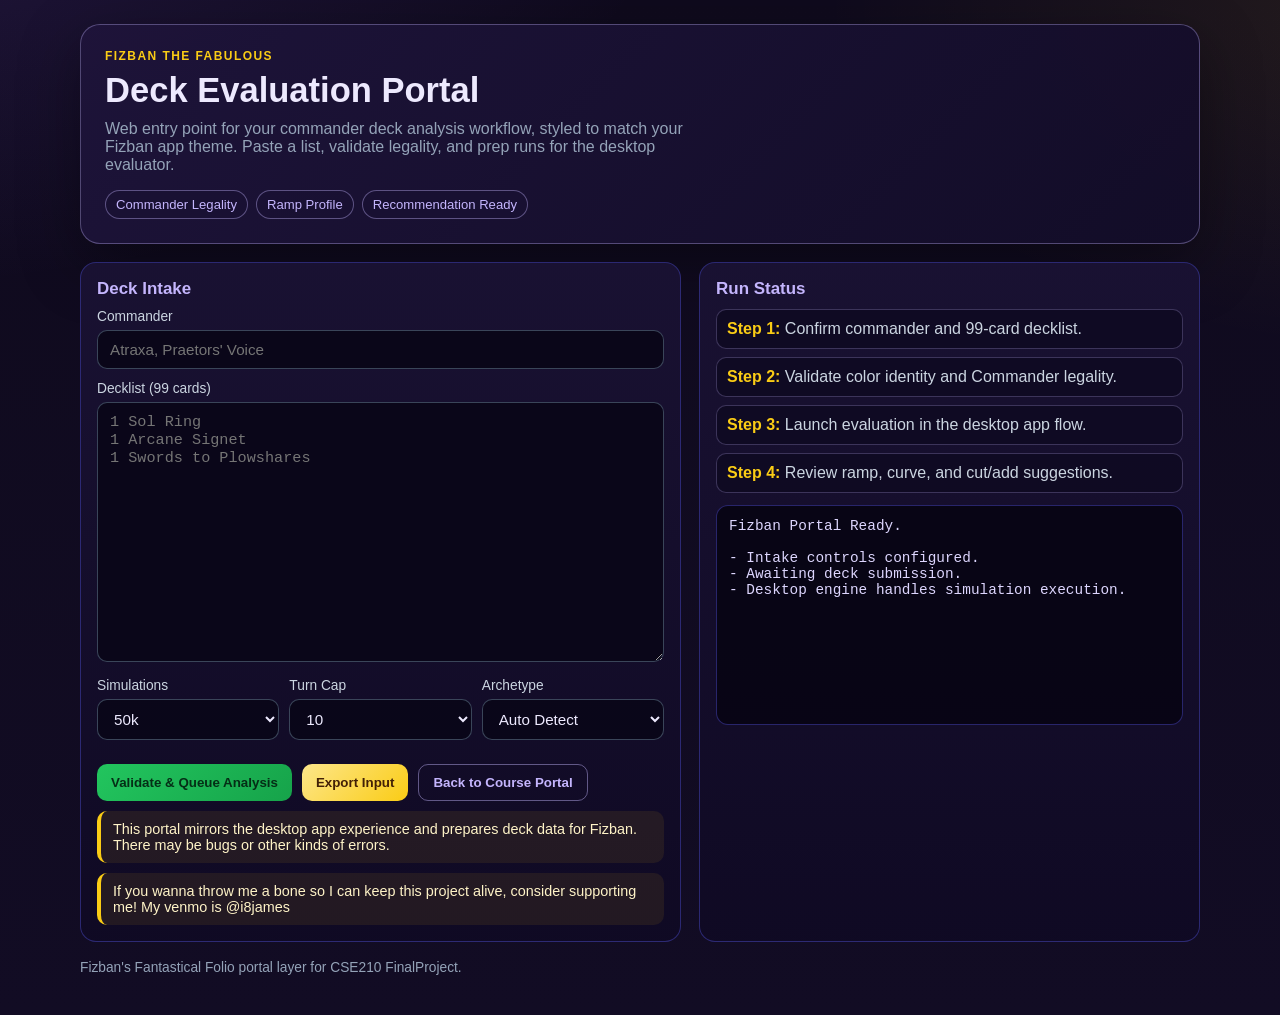
==== final/FinalProject/fizban-portal.html @ 41819be6 "Add Fizban Portal HTML and CSS files for deck evaluation - Created fizban-portal.html with structure" ====
<!DOCTYPE html>
<html lang="en-us">
<head>
  <meta charset="utf-8">
  <meta name="viewport" content="width=device-width, initial-scale=1">
  <title>Fizban Portal</title>
  <link rel="stylesheet" href="fizban-portal.css">
</head>
<body>
  <main class="portal">
    <section class="hero">
      <p class="kicker">Fizban the Fabulous</p>
      <h1>Deck Evaluation Portal</h1>
      <p class="subhead">Web entry point for your commander deck analysis workflow, styled to match your Fizban app theme. Paste a list, validate legality, and prep runs for the desktop evaluator.</p>
      <div class="badges">
        <span class="badge">Commander Legality</span>
        <span class="badge">Ramp Profile</span>
        <span class="badge">Recommendation Ready</span>
      </div>
    </section>

    <section class="grid">
      <article class="panel">
        <h2>Deck Intake</h2>
        <div class="field">
          <label for="commander">Commander</label>
          <input id="commander" type="text" placeholder="Atraxa, Praetors' Voice">
        </div>
        <div class="field">
          <label for="decklist">Decklist (99 cards)</label>
          <textarea id="decklist" placeholder="1 Sol Ring&#10;1 Arcane Signet&#10;1 Swords to Plowshares"></textarea>
        </div>

        <div class="meta-row">
          <div class="field">
            <label for="sim-count">Simulations</label>
            <select id="sim-count">
              <option>10k</option>
              <option selected>50k</option>
              <option>200k</option>
              <option>500k</option>
            </select>
          </div>
          <div class="field">
            <label for="turn-cap">Turn Cap</label>
            <select id="turn-cap">
              <option>8</option>
              <option selected>10</option>
              <option>12</option>
            </select>
          </div>
          <div class="field">
            <label for="archetype">Archetype</label>
            <select id="archetype">
              <option selected>Auto Detect</option>
              <option>Midrange</option>
              <option>Ramp</option>
              <option>Combo</option>
              <option>Tokens</option>
              <option>Spellslinger</option>
              <option>Tribal</option>
            </select>
          </div>
        </div>

        <div class="actions">
          <button class="button primary" type="button">Validate & Queue Analysis</button>
          <button class="button alt" type="button">Export Input</button>
          <button class="button ghost" type="button" onclick="window.location.href='../../develop.html'">Back to Course Portal</button>
        </div>

        <div class="notice">This portal mirrors the desktop app experience and prepares deck data for Fizban. There may be bugs or other kinds of errors.</div>
        <div class="notice">If you wanna throw me a bone so I can keep this project alive, consider supporting me! My venmo is @i8james</div> 
      </article>

      <aside class="panel">
        <h2>Run Status</h2>
        <ul class="quick">
          <li><strong>Step 1:</strong> Confirm commander and 99-card decklist.</li>
          <li><strong>Step 2:</strong> Validate color identity and Commander legality.</li>
          <li><strong>Step 3:</strong> Launch evaluation in the desktop app flow.</li>
          <li><strong>Step 4:</strong> Review ramp, curve, and cut/add suggestions.</li>
        </ul>

        <div class="result">Fizban Portal Ready.

- Intake controls configured.
- Awaiting deck submission.
- Desktop engine handles simulation execution.</div>
      </aside>
    </section>

    <p class="footer">Fizban's Fantastical Folio portal layer for CSE210 FinalProject.</p>
  </main>
</body>
</html>
---- final/FinalProject/fizban-portal.css ----
:root {
  --bg-deep: #120c24;
  --bg-panel: #1a1233;
  --bg-panel-soft: #100a24;
  --accent-gold: #facc15;
  --accent-mint: #4ade80;
  --accent-violet: #c4b5fd;
  --text-main: #ede9fe;
  --text-muted: #94a3b8;
  --danger: #f87171;
  --border: #312e81;
  --shadow: 0 20px 60px rgba(0, 0, 0, 0.35);
}

* {
  box-sizing: border-box;
}

body {
  margin: 0;
  font-family: "Segoe UI", Tahoma, Geneva, Verdana, sans-serif;
  color: var(--text-main);
  background:
    radial-gradient(1200px 700px at -10% -20%, rgba(139, 92, 246, 0.18), transparent 70%),
    radial-gradient(900px 540px at 110% 0%, rgba(250, 204, 21, 0.09), transparent 65%),
    linear-gradient(180deg, #0f0a1d 0%, #120c24 100%);
  min-height: 100vh;
}

.portal {
  width: min(1120px, 92vw);
  margin: 24px auto 40px;
}

.hero {
  background: linear-gradient(135deg, rgba(30, 20, 58, 0.96), rgba(19, 13, 40, 0.96));
  border: 1px solid rgba(196, 181, 253, 0.35);
  border-radius: 20px;
  padding: 24px;
  box-shadow: var(--shadow);
}

.kicker {
  color: var(--accent-gold);
  letter-spacing: 0.12em;
  font-weight: 700;
  font-size: 0.75rem;
  text-transform: uppercase;
  margin: 0 0 8px;
}

h1 {
  margin: 0;
  font-size: clamp(1.6rem, 2.7vw, 2.2rem);
}

.subhead {
  margin: 10px 0 0;
  color: var(--text-muted);
  max-width: 68ch;
}

.badges {
  margin-top: 16px;
  display: flex;
  flex-wrap: wrap;
  gap: 8px;
}

.badge {
  border: 1px solid rgba(196, 181, 253, 0.4);
  color: var(--accent-violet);
  background: rgba(26, 18, 51, 0.65);
  padding: 6px 10px;
  border-radius: 999px;
  font-size: 0.82rem;
}

.grid {
  margin-top: 18px;
  display: grid;
  grid-template-columns: 1.2fr 1fr;
  gap: 18px;
}

.panel {
  background: linear-gradient(180deg, rgba(26, 18, 51, 0.96), rgba(16, 10, 36, 0.96));
  border: 1px solid rgba(49, 46, 129, 0.85);
  border-radius: 16px;
  padding: 16px;
}

.panel h2 {
  margin: 0 0 10px;
  font-size: 1.06rem;
  color: var(--accent-violet);
}

.field {
  margin-bottom: 12px;
}

label {
  display: block;
  margin-bottom: 6px;
  font-size: 0.86rem;
  color: #cbd5e1;
}

input,
textarea,
select {
  width: 100%;
  border: 1px solid rgba(71, 85, 105, 0.8);
  border-radius: 10px;
  background: rgba(10, 7, 25, 0.95);
  color: var(--text-main);
  padding: 10px 12px;
  font-size: 0.95rem;
}

textarea {
  min-height: 260px;
  resize: vertical;
  font-family: "Cascadia Mono", "Consolas", monospace;
}

.meta-row {
  display: grid;
  grid-template-columns: repeat(3, 1fr);
  gap: 10px;
}

.actions {
  margin-top: 12px;
  display: flex;
  gap: 10px;
  flex-wrap: wrap;
}

.button {
  border: 0;
  border-radius: 10px;
  font-weight: 700;
  padding: 10px 14px;
  cursor: pointer;
}

.button.primary {
  background: linear-gradient(135deg, #22c55e, #16a34a);
  color: #052e16;
}

.button.alt {
  background: linear-gradient(135deg, #fde68a, #facc15);
  color: #422006;
}

.button.ghost {
  background: transparent;
  color: var(--accent-violet);
  border: 1px solid rgba(196, 181, 253, 0.45);
}

.notice {
  border-left: 4px solid var(--accent-gold);
  background: rgba(250, 204, 21, 0.08);
  color: #fef3c7;
  padding: 10px 12px;
  border-radius: 10px;
  margin-top: 10px;
  font-size: 0.9rem;
}

.result {
  margin-top: 12px;
  background: rgba(8, 5, 20, 0.92);
  border: 1px solid rgba(49, 46, 129, 0.8);
  border-radius: 12px;
  padding: 12px;
  min-height: 220px;
  white-space: pre-wrap;
  color: #ddd6fe;
  font-family: "Cascadia Mono", "Consolas", monospace;
  font-size: 0.9rem;
}

.quick {
  list-style: none;
  margin: 0;
  padding: 0;
  display: grid;
  gap: 8px;
}

.quick li {
  border: 1px solid rgba(196, 181, 253, 0.25);
  border-radius: 10px;
  padding: 10px;
  background: rgba(15, 10, 33, 0.85);
  color: #cbd5e1;
}

.quick strong {
  color: var(--accent-gold);
}

.footer {
  margin-top: 18px;
  color: var(--text-muted);
  font-size: 0.86rem;
}

@media (max-width: 960px) {
  .grid {
    grid-template-columns: 1fr;
  }

  .meta-row {
    grid-template-columns: 1fr;
  }
}
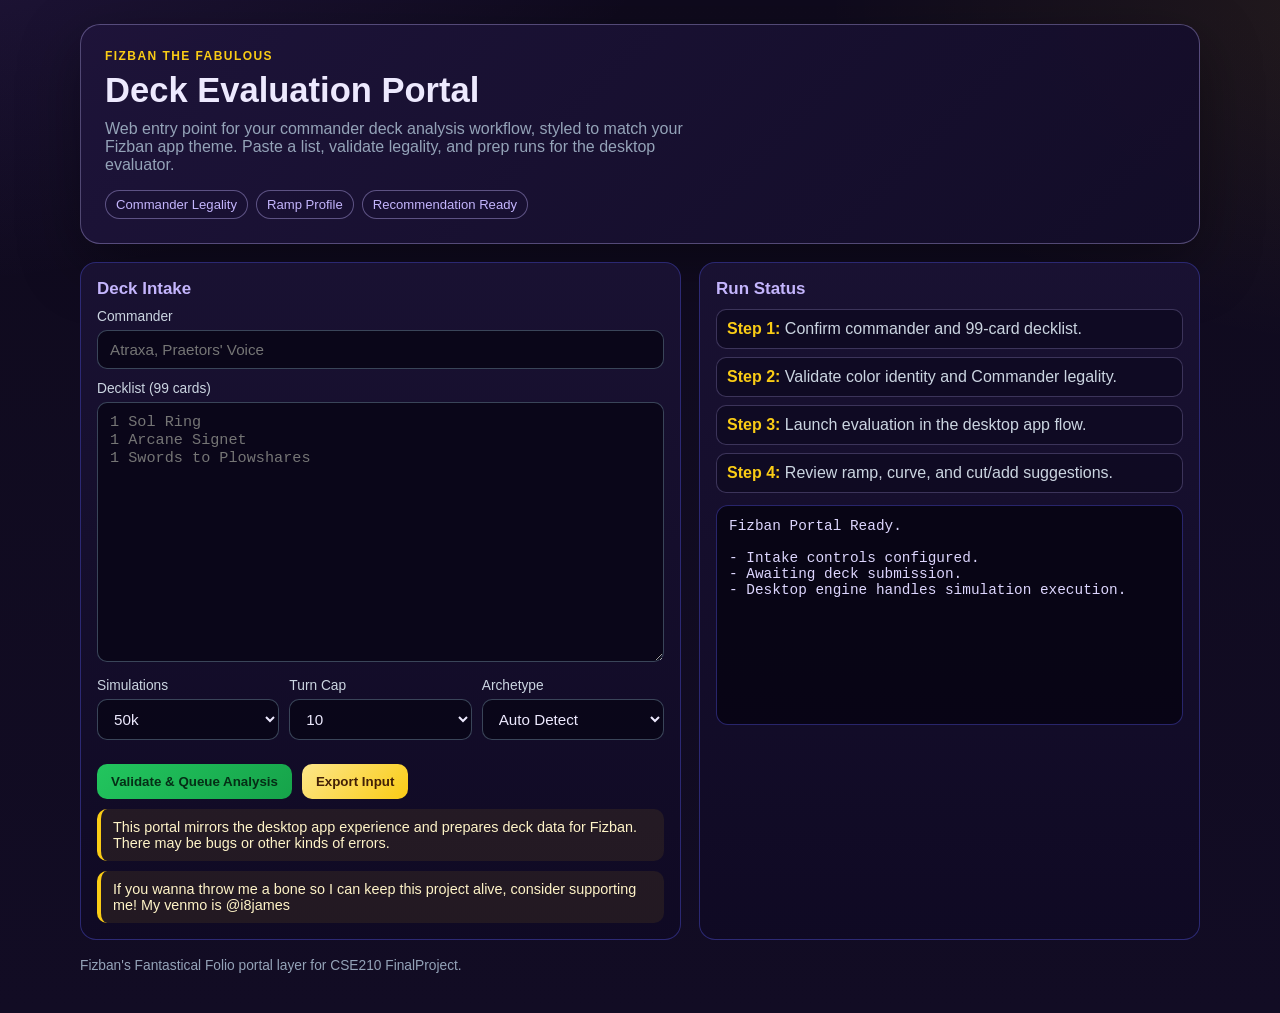
==== commit 2e2e2634: "Add JavaScript functionality and CSS styles for validation and export in Fizban Portal" ====
--- a/final/FinalProject/fizban-portal.html
+++ b/final/FinalProject/fizban-portal.html
@@ -64,9 +64,8 @@
         </div>
 
         <div class="actions">
-          <button class="button primary" type="button">Validate & Queue Analysis</button>
-          <button class="button alt" type="button">Export Input</button>
-          <button class="button ghost" type="button" onclick="window.location.href='../../develop.html'">Back to Course Portal</button>
+          <button id="validate-queue-btn" class="button primary" type="button">Validate & Queue Analysis</button>
+          <button id="export-input-btn" class="button alt" type="button">Export Input</button>
         </div>
 
         <div class="notice">This portal mirrors the desktop app experience and prepares deck data for Fizban. There may be bugs or other kinds of errors.</div>
@@ -82,7 +81,7 @@
           <li><strong>Step 4:</strong> Review ramp, curve, and cut/add suggestions.</li>
         </ul>
 
-        <div class="result">Fizban Portal Ready.
+        <div id="run-result" class="result" aria-live="polite">Fizban Portal Ready.
 
 - Intake controls configured.
 - Awaiting deck submission.
@@ -92,5 +91,6 @@
 
     <p class="footer">Fizban's Fantastical Folio portal layer for CSE210 FinalProject.</p>
   </main>
+  <script src="fizban-portal.js"></script>
 </body>
 </html>
--- a/final/FinalProject/fizban-portal.css
+++ b/final/FinalProject/fizban-portal.css
@@ -185,6 +185,16 @@
   font-size: 0.9rem;
 }
 
+.result-success {
+  border-color: rgba(74, 222, 128, 0.7);
+  box-shadow: inset 0 0 0 1px rgba(74, 222, 128, 0.25);
+}
+
+.result-error {
+  border-color: rgba(248, 113, 113, 0.75);
+  box-shadow: inset 0 0 0 1px rgba(248, 113, 113, 0.25);
+}
+
 .quick {
   list-style: none;
   margin: 0;
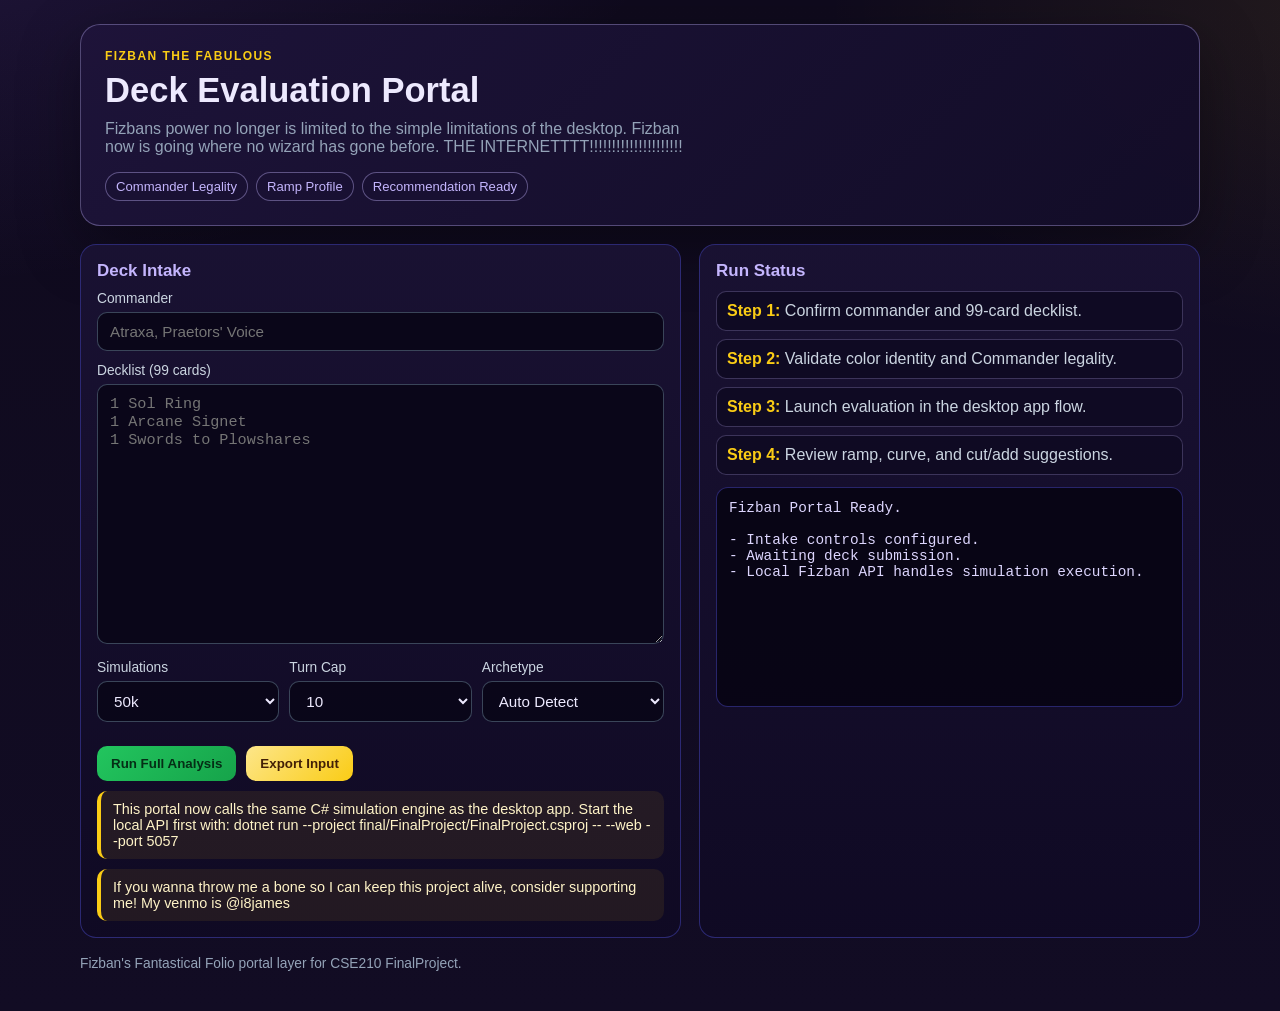
==== commit 797771a7: "Refactor Fizban Portal for local API integration and enhance analysis functionality" ====
--- a/final/FinalProject/fizban-portal.html
+++ b/final/FinalProject/fizban-portal.html
@@ -11,7 +11,7 @@
     <section class="hero">
       <p class="kicker">Fizban the Fabulous</p>
       <h1>Deck Evaluation Portal</h1>
-      <p class="subhead">Web entry point for your commander deck analysis workflow, styled to match your Fizban app theme. Paste a list, validate legality, and prep runs for the desktop evaluator.</p>
+      <p class="subhead">Fizbans power no longer is limited to the simple limitations of the desktop. Fizban now is going where no wizard has gone before. THE INTERNETTTT!!!!!!!!!!!!!!!!!!!!!</p>
       <div class="badges">
         <span class="badge">Commander Legality</span>
         <span class="badge">Ramp Profile</span>
@@ -64,11 +64,11 @@
         </div>
 
         <div class="actions">
-          <button id="validate-queue-btn" class="button primary" type="button">Validate & Queue Analysis</button>
+          <button id="validate-queue-btn" class="button primary" type="button">Run Full Analysis</button>
           <button id="export-input-btn" class="button alt" type="button">Export Input</button>
         </div>
 
-        <div class="notice">This portal mirrors the desktop app experience and prepares deck data for Fizban. There may be bugs or other kinds of errors.</div>
+        <div class="notice">This portal now calls the same C# simulation engine as the desktop app. Start the local API first with: dotnet run --project final/FinalProject/FinalProject.csproj -- --web --port 5057</div>
         <div class="notice">If you wanna throw me a bone so I can keep this project alive, consider supporting me! My venmo is @i8james</div> 
       </article>
 
@@ -85,7 +85,7 @@
 
 - Intake controls configured.
 - Awaiting deck submission.
-- Desktop engine handles simulation execution.</div>
+- Local Fizban API handles simulation execution.</div>
       </aside>
     </section>
 
